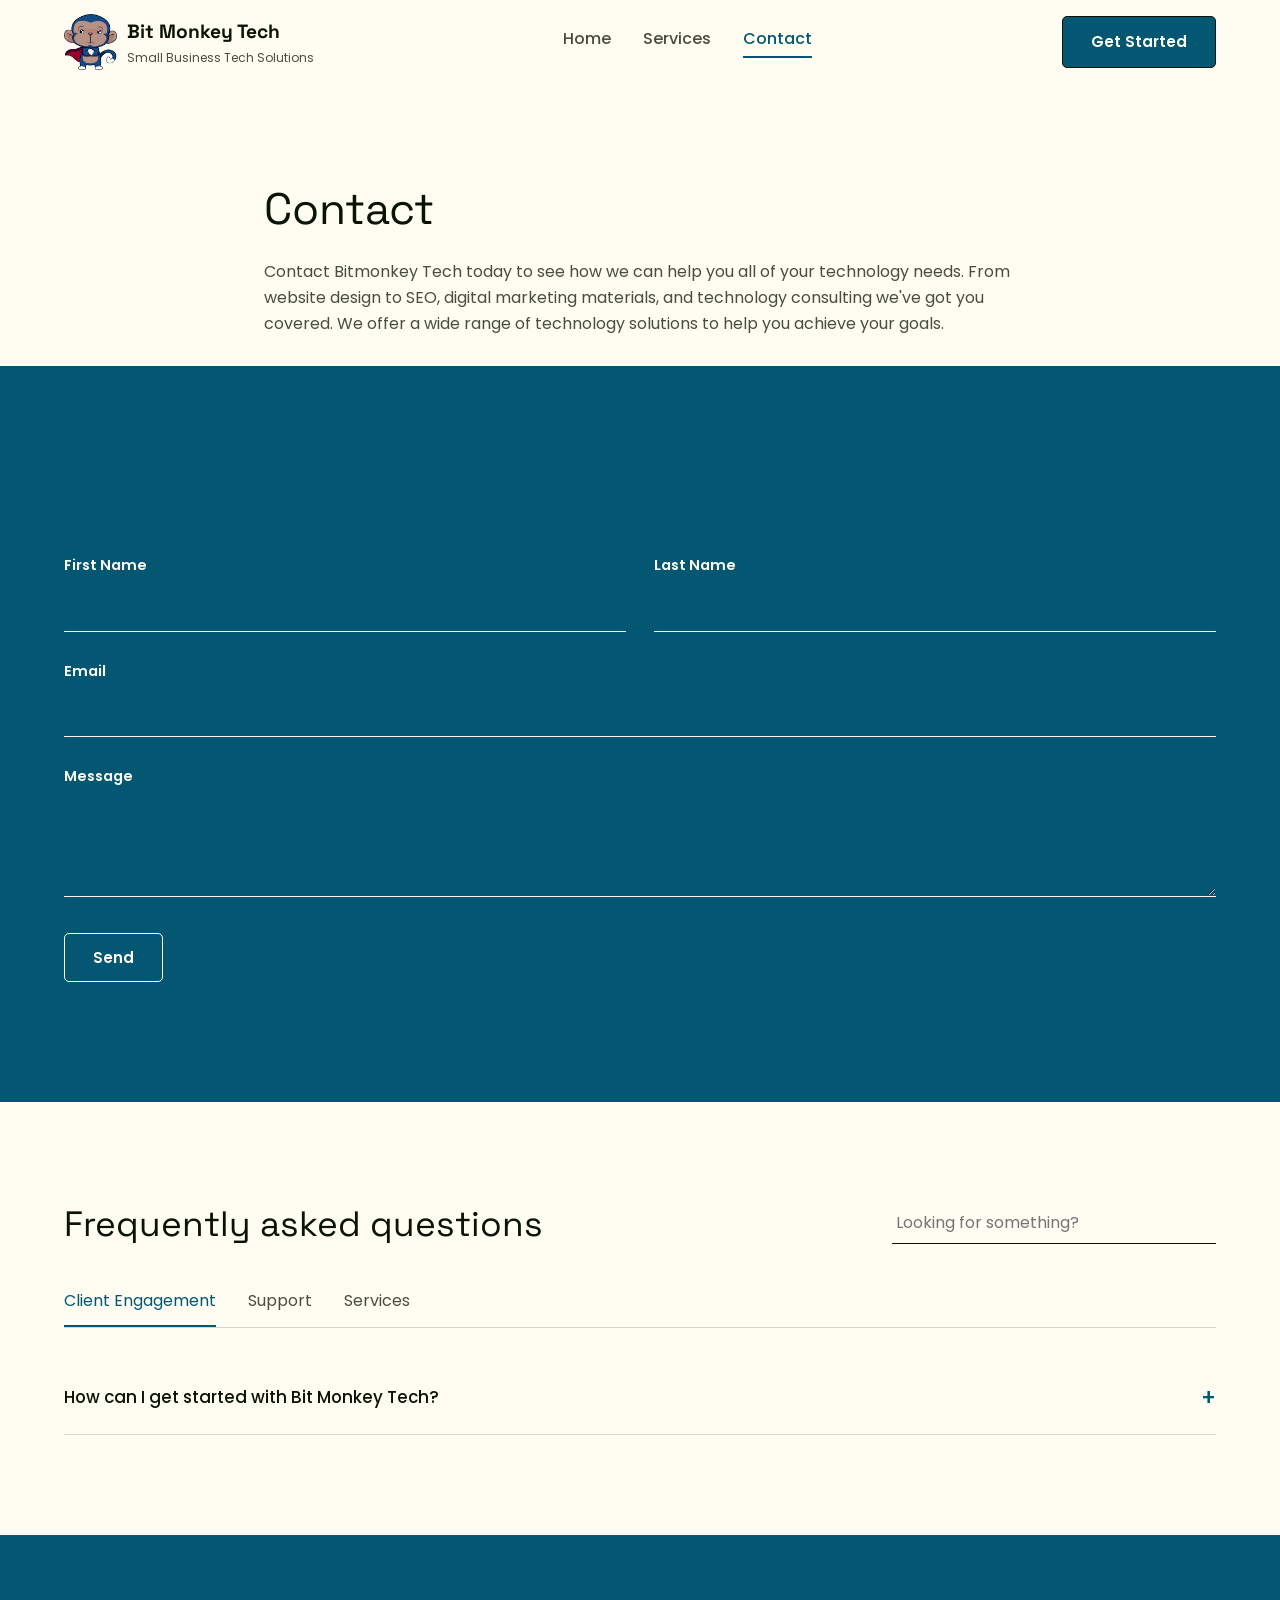
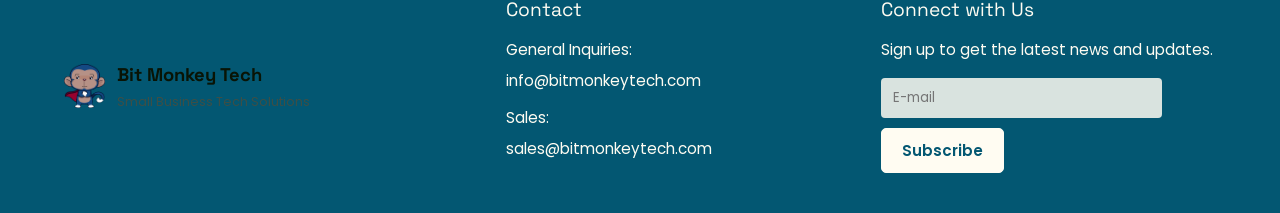
==== contact.html @ 550dc89c "Initial recreation of bitmonkeytech.com as static HTML/CSS/JS Rebuilt all 3 pages (home, services, c" ====
<!DOCTYPE html>
<html lang="en">
<head>
<meta charset="UTF-8">
<meta name="viewport" content="width=device-width, initial-scale=1.0">
<title>Contact | BitMonkey Tech</title>
<link rel="stylesheet" href="css/style.css">
</head>
<body>

<header class="site-header">
  <div class="container">
    <a href="index.html" class="logo">
      <img src="images/mascot-icon.png" alt="BitMonkey Tech">
      <span class="logo-text">
        <span class="brand">Bit Monkey Tech</span>
        <span class="tagline">Small Business Tech Solutions</span>
      </span>
    </a>
    <nav class="main-nav">
      <a href="index.html">Home</a>
      <a href="services.html">Services</a>
      <a href="contact.html" aria-current="page">Contact</a>
    </nav>
    <div class="header-actions">
      <a href="contact.html" class="btn btn-primary">Get Started</a>
      <button class="menu-toggle" aria-label="Toggle menu" aria-expanded="false">
        <span></span><span></span><span></span>
      </button>
    </div>
  </div>
</header>

<section class="intro" style="padding-bottom: 0;">
  <div class="container" style="grid-template-columns: 1fr; max-width: 800px;">
    <div>
      <h1>Contact</h1>
      <p>Contact Bitmonkey Tech today to see how we can help you all of your technology needs. From website design to SEO, digital marketing materials, and technology consulting we've got you covered. We offer a wide range of technology solutions to help you achieve your goals.</p>
    </div>
  </div>
</section>

<section class="form-section on-teal wave-top">
  <div class="container">
    <form class="form-grid">
      <div class="form-field">
        <label for="c-first-name">First Name</label>
        <input type="text" id="c-first-name" name="first-name">
      </div>
      <div class="form-field">
        <label for="c-last-name">Last Name</label>
        <input type="text" id="c-last-name" name="last-name">
      </div>
      <div class="form-field full">
        <label for="c-email">Email</label>
        <input type="email" id="c-email" name="email" required>
      </div>
      <div class="form-field full">
        <label for="c-message">Message</label>
        <textarea id="c-message" name="message"></textarea>
      </div>
      <button type="submit" class="btn btn-outline">Send</button>
    </form>
  </div>
</section>

<section class="faq">
  <div class="container">
    <div class="faq-header">
      <h2>Frequently asked questions</h2>
      <input type="search" class="faq-search" placeholder="Looking for something?">
    </div>
    <div class="faq-tabs" role="tablist">
      <button class="faq-tab" role="tab" aria-selected="true" data-tab="panel-client">Client Engagement</button>
      <button class="faq-tab" role="tab" aria-selected="false" data-tab="panel-support">Support</button>
      <button class="faq-tab" role="tab" aria-selected="false" data-tab="panel-services">Services</button>
    </div>

    <div class="faq-panel active" id="panel-client">
      <div class="faq-item">
        <button class="faq-question">How can I get started with Bit Monkey Tech?</button>
        <div class="faq-answer">
          <p>To get started, you can reach out to us through our general or sales email addresses. We will discuss your needs and tailor a package that suits your business requirements.</p>
        </div>
      </div>
    </div>

    <div class="faq-panel" id="panel-support">
      <div class="faq-item">
        <button class="faq-question">Do you offer support for non-profits?</button>
        <div class="faq-answer">
          <p>Yes, we are committed to supporting our community and offer technology assistance to local non-profits to help them achieve their goals.</p>
        </div>
      </div>
    </div>

    <div class="faq-panel" id="panel-services">
      <div class="faq-item">
        <button class="faq-question">What technology solutions do you offer for small businesses?</button>
        <div class="faq-answer">
          <p>We offer a range of technology solutions including website design, SEO, digital marketing, and technology consulting tailored to meet the unique needs of small businesses.</p>
        </div>
      </div>
    </div>
  </div>
</section>

<footer class="site-footer">
  <div class="container">
    <div class="footer-grid">
      <div class="footer-brand">
        <img src="images/mascot-icon.png" alt="BitMonkey Tech">
        <span class="logo-text">
          <span class="brand">Bit Monkey Tech</span>
          <span class="tagline">Small Business Tech Solutions</span>
        </span>
      </div>
      <div>
        <h3>Contact</h3>
        <p>General Inquiries:</p>
        <a href="mailto:info@bitmonkeytech.com">info@bitmonkeytech.com</a>
        <p style="margin-top:12px;">Sales:</p>
        <a href="mailto:sales@bitmonkeytech.com">sales@bitmonkeytech.com</a>
      </div>
      <div>
        <h3>Connect with Us</h3>
        <p>Sign up to get the latest news and updates.</p>
        <form class="footer-form">
          <input type="email" placeholder="E-mail" aria-label="Email">
          <button type="submit" class="btn">Subscribe</button>
        </form>
      </div>
    </div>
  </div>
</footer>

<script src="js/main.js"></script>
</body>
</html>
---- css/style.css ----
/* ==========================================================================
   BitMonkey Tech — shared stylesheet
   Same structure as our other rebuilds: reset -> design tokens -> layout
   helpers -> header/nav -> buttons -> page sections -> footer -> responsive.
   ========================================================================== */

/* Space Grotesk for headings (their display font), Poppins for body/nav text
   — the same two typefaces the live bitmonkeytech.com site uses. */
@import url('https://fonts.googleapis.com/css2?family=Space+Grotesk:wght@400..700&family=Poppins:ital,wght@0,300;0,400;0,500;0,600;0,700;1,400&display=swap');

* {
  margin: 0;
  padding: 0;
  box-sizing: border-box;
}

:root {
  --color-cream: #fffcf2;      /* page background */
  --color-teal: #035772;       /* brand accent — buttons, section bands */
  --color-teal-light: #4a7f92; /* lighter teal for hovers/secondary accents */
  --color-dark: #091405;       /* headings */
  --color-text: #474e40;       /* body copy, nav links */
  --color-olive: #c2c2b7;      /* muted card background accent */

  --font-display: 'Space Grotesk', 'Helvetica Neue', Arial, sans-serif;
  --font-body: 'Poppins', 'Helvetica Neue', Arial, sans-serif;

  --max-width: 1200px;
}

html {
  scroll-behavior: smooth;
}

body {
  font-family: var(--font-body);
  color: var(--color-text);
  line-height: 1.65;
  background: var(--color-cream);
}

img, svg {
  max-width: 100%;
  display: block;
}

a {
  text-decoration: none;
  color: inherit;
}

ul {
  list-style: none;
}

h1, h2, h3, h4 {
  font-family: var(--font-display);
  color: var(--color-dark);
  font-weight: 400;
  line-height: 1.15;
}

.container {
  max-width: var(--max-width);
  margin: 0 auto;
  padding: 0 24px;
}

/* ==========================================================================
   Header / navigation
   ========================================================================== */

.site-header {
  position: sticky;
  top: 0;
  z-index: 100;
  background: var(--color-cream);
  padding: 14px 0;
}

.site-header .container {
  display: flex;
  align-items: center;
  justify-content: space-between;
  gap: 24px;
}

.logo {
  display: flex;
  align-items: center;
  gap: 10px;
}

.logo img {
  height: 56px;
  width: auto;
}

.logo-text .brand {
  font-family: var(--font-display);
  font-weight: 700;
  font-size: 1.2rem;
  color: var(--color-dark);
  display: block;
}

.logo-text .tagline {
  font-size: 0.75rem;
  color: var(--color-text);
  display: block;
}

.main-nav {
  display: flex;
  align-items: center;
  gap: 32px;
}

.main-nav a {
  font-size: 1rem;
  font-weight: 500;
  color: var(--color-text);
  padding-bottom: 4px;
  border-bottom: 2px solid transparent;
  transition: color 0.2s ease, border-color 0.2s ease;
}

.main-nav a:hover,
.main-nav a[aria-current="page"] {
  color: var(--color-teal);
  border-bottom-color: var(--color-teal);
}

.header-actions {
  display: flex;
  align-items: center;
  gap: 16px;
}

.menu-toggle {
  display: none;
  flex-direction: column;
  gap: 5px;
  background: none;
  border: none;
  cursor: pointer;
  padding: 6px;
  color: var(--color-dark);
}

.menu-toggle span {
  width: 26px;
  height: 2px;
  background: currentColor;
}

/* ==========================================================================
   Buttons
   ========================================================================== */

.btn {
  display: inline-block;
  padding: 12px 28px;
  font-family: var(--font-body);
  font-weight: 600;
  font-size: 0.95rem;
  border: 1px solid var(--color-dark);
  border-radius: 5px;
  cursor: pointer;
  transition: background 0.2s ease, color 0.2s ease, opacity 0.2s ease;
}

.btn-primary {
  background: var(--color-teal);
  color: var(--color-cream);
}

.btn-primary:hover {
  opacity: 0.88;
}

.btn-outline {
  background: transparent;
  border-color: var(--color-cream);
  color: var(--color-cream);
}

.btn-outline:hover {
  background: var(--color-cream);
  color: var(--color-teal);
}

/* ==========================================================================
   Wave dividers — a lightweight stand-in for Wix's shape-divider SVGs.
   Each section that needs one gets a ::before/::after pseudo-element with a
   simple wave drawn in currentColor via clip-path.
   ========================================================================== */

.wave-top {
  position: relative;
}

.wave-top::before {
  content: "";
  display: block;
  height: 80px;
  background: var(--color-teal);
  clip-path: polygon(0 100%, 100% 40%, 100% 100%);
}

.wave-bottom-teal {
  position: relative;
}

.wave-bottom-teal::after {
  content: "";
  display: block;
  height: 80px;
  background: var(--color-teal);
  clip-path: polygon(0 0, 100% 60%, 100% 0);
}

/* ==========================================================================
   Hero (home page)
   ========================================================================== */

.hero {
  background: var(--color-teal);
  color: var(--color-cream);
  padding: 90px 0 110px;
}

.hero .container {
  display: grid;
  grid-template-columns: 1fr 1fr;
  gap: 48px;
  align-items: center;
}

.hero h1 {
  color: var(--color-cream);
  font-size: 3rem;
}

.hero p {
  font-size: 1.1rem;
  opacity: 0.92;
}

/* ==========================================================================
   Page hero (inner pages)
   ========================================================================== */

.page-hero {
  background: var(--color-teal);
  color: var(--color-cream);
  padding: 90px 0 130px;
}

.page-hero h1 {
  color: var(--color-cream);
  font-size: 2.8rem;
  margin-bottom: 20px;
}

.page-hero p {
  max-width: 700px;
  font-size: 1.05rem;
  opacity: 0.92;
}

/* ==========================================================================
   Intro section ("Small Business Tech Solutions")
   ========================================================================== */

.intro {
  padding: 100px 0 60px;
}

.intro .container {
  display: grid;
  grid-template-columns: 1.1fr 1fr;
  gap: 48px;
  align-items: center;
}

.intro h1 {
  font-size: 2.75rem;
  margin-bottom: 24px;
}

.intro p {
  margin-bottom: 28px;
}

.intro-features {
  max-width: var(--max-width);
  margin: 60px auto 0;
  padding: 0 24px;
  display: flex;
  gap: 48px;
  flex-wrap: wrap;
}

.feature-item {
  display: flex;
  align-items: center;
  gap: 14px;
}

.feature-item .icon {
  width: 48px;
  height: 48px;
  flex-shrink: 0;
}

.feature-item span {
  font-weight: 600;
  color: var(--color-dark);
}

/* ==========================================================================
   Services section (teal band with browser-mockup cards)
   ========================================================================== */

.services {
  background: var(--color-teal);
  color: var(--color-cream);
  padding: 100px 0 140px;
}

.services-header h2 {
  color: var(--color-cream);
  font-size: 2.4rem;
  margin-bottom: 20px;
}

.services-header p {
  max-width: 700px;
  opacity: 0.92;
  margin-bottom: 56px;
}

.card-grid {
  display: grid;
  grid-template-columns: repeat(3, 1fr);
  gap: 32px;
}

/* The little "browser window" card treatment used throughout the site:
   a dark top bar with three dots, like a mock browser chrome. */
.browser-card {
  background: var(--color-cream);
  border: 1px solid var(--color-dark);
  border-radius: 10px;
  overflow: hidden;
  color: var(--color-dark);
}

.browser-card-bar {
  background: var(--color-teal);
  padding: 10px 14px;
  display: flex;
  gap: 6px;
}

.browser-card-bar span {
  width: 9px;
  height: 9px;
  border-radius: 50%;
  background: var(--color-dark);
  opacity: 0.5;
}

.browser-card-body {
  padding: 28px;
}

.browser-card-body h3 {
  font-size: 1.4rem;
  margin-bottom: 16px;
}

.browser-card-body ul li {
  position: relative;
  padding-left: 18px;
  margin-bottom: 10px;
  font-size: 0.95rem;
  color: var(--color-text);
}

.browser-card-body ul li::before {
  content: "•";
  position: absolute;
  left: 0;
  color: var(--color-teal);
}

/* ==========================================================================
   Tailored section (illustration + feature list)
   ========================================================================== */

.tailored {
  padding: 100px 0;
}

.tailored .container {
  display: grid;
  grid-template-columns: 1fr 1fr;
  gap: 56px;
  align-items: center;
}

.tailored-art {
  background: var(--color-cream);
  border: 2px solid var(--color-dark);
  border-radius: 12px;
  overflow: hidden;
}

.tailored-art-bar {
  background: var(--color-teal);
  height: 26px;
}

.tailored-art-body {
  padding: 28px;
  display: flex;
  flex-direction: column;
  gap: 14px;
}

.tailored-art-line {
  height: 14px;
  border-radius: 4px;
  background: var(--color-olive);
  opacity: 0.6;
}

.tailored-art-line.short {
  width: 60%;
}

.tailored h2 {
  font-size: 2.2rem;
  margin-bottom: 20px;
}

.tailored p {
  margin-bottom: 28px;
}

.tailored-features {
  display: flex;
  gap: 32px;
  flex-wrap: wrap;
}

/* ==========================================================================
   Testimonials
   ========================================================================== */

.testimonials {
  padding: 100px 0;
}

.testimonials h2 {
  font-size: 2.4rem;
  margin-bottom: 56px;
  text-align: center;
}

.testimonial-card {
  position: relative;
}

.testimonial-card .browser-card-body p {
  font-style: italic;
  margin-bottom: 20px;
}

.testimonial-card .browser-card-body cite {
  font-family: var(--font-display);
  font-style: normal;
  font-weight: 700;
}

/* ==========================================================================
   Flexible Packages (teal band, single card + copy)
   ========================================================================== */

.packages {
  background: var(--color-teal);
  color: var(--color-cream);
  padding: 60px 0 140px;
}

.packages .container {
  display: grid;
  grid-template-columns: 1fr 1fr;
  gap: 56px;
  align-items: center;
}

.packages h2 {
  color: var(--color-cream);
  font-size: 2.6rem;
  margin-bottom: 20px;
}

.packages p {
  opacity: 0.92;
  margin-bottom: 0;
}

/* ==========================================================================
   CTA statement
   ========================================================================== */

.cta-statement {
  padding: 100px 0 60px;
  text-align: center;
}

.cta-statement h2 {
  font-size: 2rem;
  max-width: 850px;
  margin: 0 auto 32px;
  line-height: 1.4;
}

/* ==========================================================================
   Pricing grid (services page)
   ========================================================================== */

.pricing-section {
  padding: 100px 0;
}

.pricing-grid {
  display: grid;
  grid-template-columns: repeat(3, 1fr);
  gap: 32px;
}

.pricing-grid .browser-card {
  display: flex;
  flex-direction: column;
}

.pricing-grid h3 {
  font-size: 1.3rem;
  margin-bottom: 4px;
}

.pricing-grid .price {
  color: var(--color-teal);
  font-weight: 700;
  font-size: 1.3rem;
  margin-bottom: 20px;
  display: block;
}

/* ==========================================================================
   Forms
   ========================================================================== */

.form-section {
  padding: 60px 0 120px;
}

.form-section.on-teal {
  background: var(--color-teal);
  color: var(--color-cream);
}

.form-section h2 {
  margin-bottom: 12px;
}

.form-section.on-teal h2 {
  color: var(--color-cream);
}

.form-grid {
  display: grid;
  grid-template-columns: 1fr 1fr;
  gap: 28px;
  margin-top: 48px;
}

.form-field {
  display: flex;
  flex-direction: column;
  gap: 8px;
}

.form-field.full {
  grid-column: 1 / -1;
}

.form-field label {
  font-size: 0.9rem;
  font-weight: 600;
}

.form-field input,
.form-field select,
.form-field textarea {
  font-family: var(--font-body);
  font-size: 1rem;
  padding: 10px 4px;
  border: none;
  border-bottom: 1px solid currentColor;
  background: transparent;
  color: inherit;
}

.form-field textarea {
  min-height: 100px;
  resize: vertical;
}

.form-field input::placeholder,
.form-field textarea::placeholder {
  color: currentColor;
  opacity: 0.55;
}

.form-field input:focus,
.form-field select:focus,
.form-field textarea:focus {
  outline: none;
  border-bottom-color: var(--color-teal);
}

.form-section .btn {
  grid-column: 1 / -1;
  justify-self: start;
  margin-top: 8px;
}

/* ==========================================================================
   FAQ (contact page)
   ========================================================================== */

.faq {
  padding: 100px 0;
}

.faq-header {
  display: flex;
  justify-content: space-between;
  align-items: flex-end;
  gap: 24px;
  flex-wrap: wrap;
  margin-bottom: 32px;
}

.faq-header h2 {
  font-size: 2.2rem;
}

.faq-search {
  font-family: var(--font-body);
  font-size: 1rem;
  padding: 8px 4px;
  border: none;
  border-bottom: 1px solid var(--color-dark);
  background: transparent;
  min-width: 260px;
}

.faq-tabs {
  display: flex;
  gap: 32px;
  border-bottom: 1px solid #d8d6cc;
  margin-bottom: 32px;
}

.faq-tab {
  background: none;
  border: none;
  font-family: var(--font-body);
  font-size: 1rem;
  color: var(--color-text);
  padding: 12px 0;
  cursor: pointer;
  border-bottom: 2px solid transparent;
}

.faq-tab[aria-selected="true"] {
  color: var(--color-teal);
  border-bottom-color: var(--color-teal);
}

.faq-panel {
  display: none;
}

.faq-panel.active {
  display: block;
}

.faq-item {
  border-bottom: 1px solid #d8d6cc;
}

.faq-question {
  width: 100%;
  text-align: left;
  background: none;
  border: none;
  font-family: var(--font-body);
  font-size: 1.05rem;
  font-weight: 500;
  color: var(--color-dark);
  padding: 20px 0;
  cursor: pointer;
  display: flex;
  justify-content: space-between;
  align-items: center;
  gap: 16px;
}

.faq-question::after {
  content: "+";
  font-size: 1.4rem;
  color: var(--color-teal);
  transition: transform 0.2s ease;
  flex-shrink: 0;
}

.faq-item.open .faq-question::after {
  transform: rotate(45deg);
}

.faq-answer {
  max-height: 0;
  overflow: hidden;
  transition: max-height 0.25s ease;
}

.faq-item.open .faq-answer {
  max-height: 220px;
}

.faq-answer p {
  padding-bottom: 20px;
}

/* ==========================================================================
   Footer
   ========================================================================== */

.site-footer {
  background: var(--color-teal);
  color: var(--color-cream);
  padding: 64px 0 40px;
}

.footer-grid {
  display: grid;
  grid-template-columns: 1.2fr 1fr 1fr;
  gap: 40px;
}

.footer-brand {
  display: flex;
  align-items: center;
  gap: 12px;
}

.footer-brand img {
  height: 44px;
}

.footer-brand .brand {
  font-family: var(--font-display);
  font-weight: 700;
  font-size: 1.15rem;
  display: block;
}

.footer-brand .tagline {
  font-size: 0.8rem;
  opacity: 0.85;
  display: block;
}

.site-footer h3 {
  color: var(--color-cream);
  font-size: 1.2rem;
  margin-bottom: 16px;
}

.site-footer p,
.site-footer a {
  font-size: 0.95rem;
  margin-bottom: 6px;
  display: block;
}

.footer-form {
  display: flex;
  gap: 10px;
  margin-top: 16px;
  flex-wrap: wrap;
}

.footer-form input {
  font-family: var(--font-body);
  padding: 10px 12px;
  border: none;
  border-radius: 4px;
  background: rgba(255, 252, 242, 0.85);
  color: var(--color-dark);
  min-width: 180px;
}

.footer-form .btn {
  border-color: var(--color-cream);
  background: var(--color-cream);
  color: var(--color-teal);
  padding: 10px 20px;
}

/* ==========================================================================
   Responsive
   ========================================================================== */

@media (max-width: 900px) {
  .hero .container,
  .intro .container,
  .tailored .container,
  .packages .container {
    grid-template-columns: 1fr;
  }

  .card-grid,
  .pricing-grid {
    grid-template-columns: 1fr;
  }

  .footer-grid {
    grid-template-columns: 1fr;
    gap: 32px;
  }

  .form-grid {
    grid-template-columns: 1fr;
  }
}

@media (max-width: 720px) {
  .main-nav {
    position: absolute;
    top: 100%;
    left: 0;
    right: 0;
    background: var(--color-cream);
    flex-direction: column;
    align-items: flex-start;
    gap: 0;
    padding: 8px 24px 16px;
    display: none;
    box-shadow: 0 8px 16px rgba(0, 0, 0, 0.08);
  }

  .main-nav.open {
    display: flex;
  }

  .main-nav a {
    width: 100%;
    padding: 12px 0;
  }

  .menu-toggle {
    display: flex;
  }

  .header-actions .btn-primary {
    display: none;
  }

  .hero h1,
  .page-hero h1 {
    font-size: 2.2rem;
  }

  .intro h1 {
    font-size: 2.1rem;
  }

  .intro-features {
    gap: 24px;
  }

  .faq-header {
    flex-direction: column;
    align-items: flex-start;
  }
}
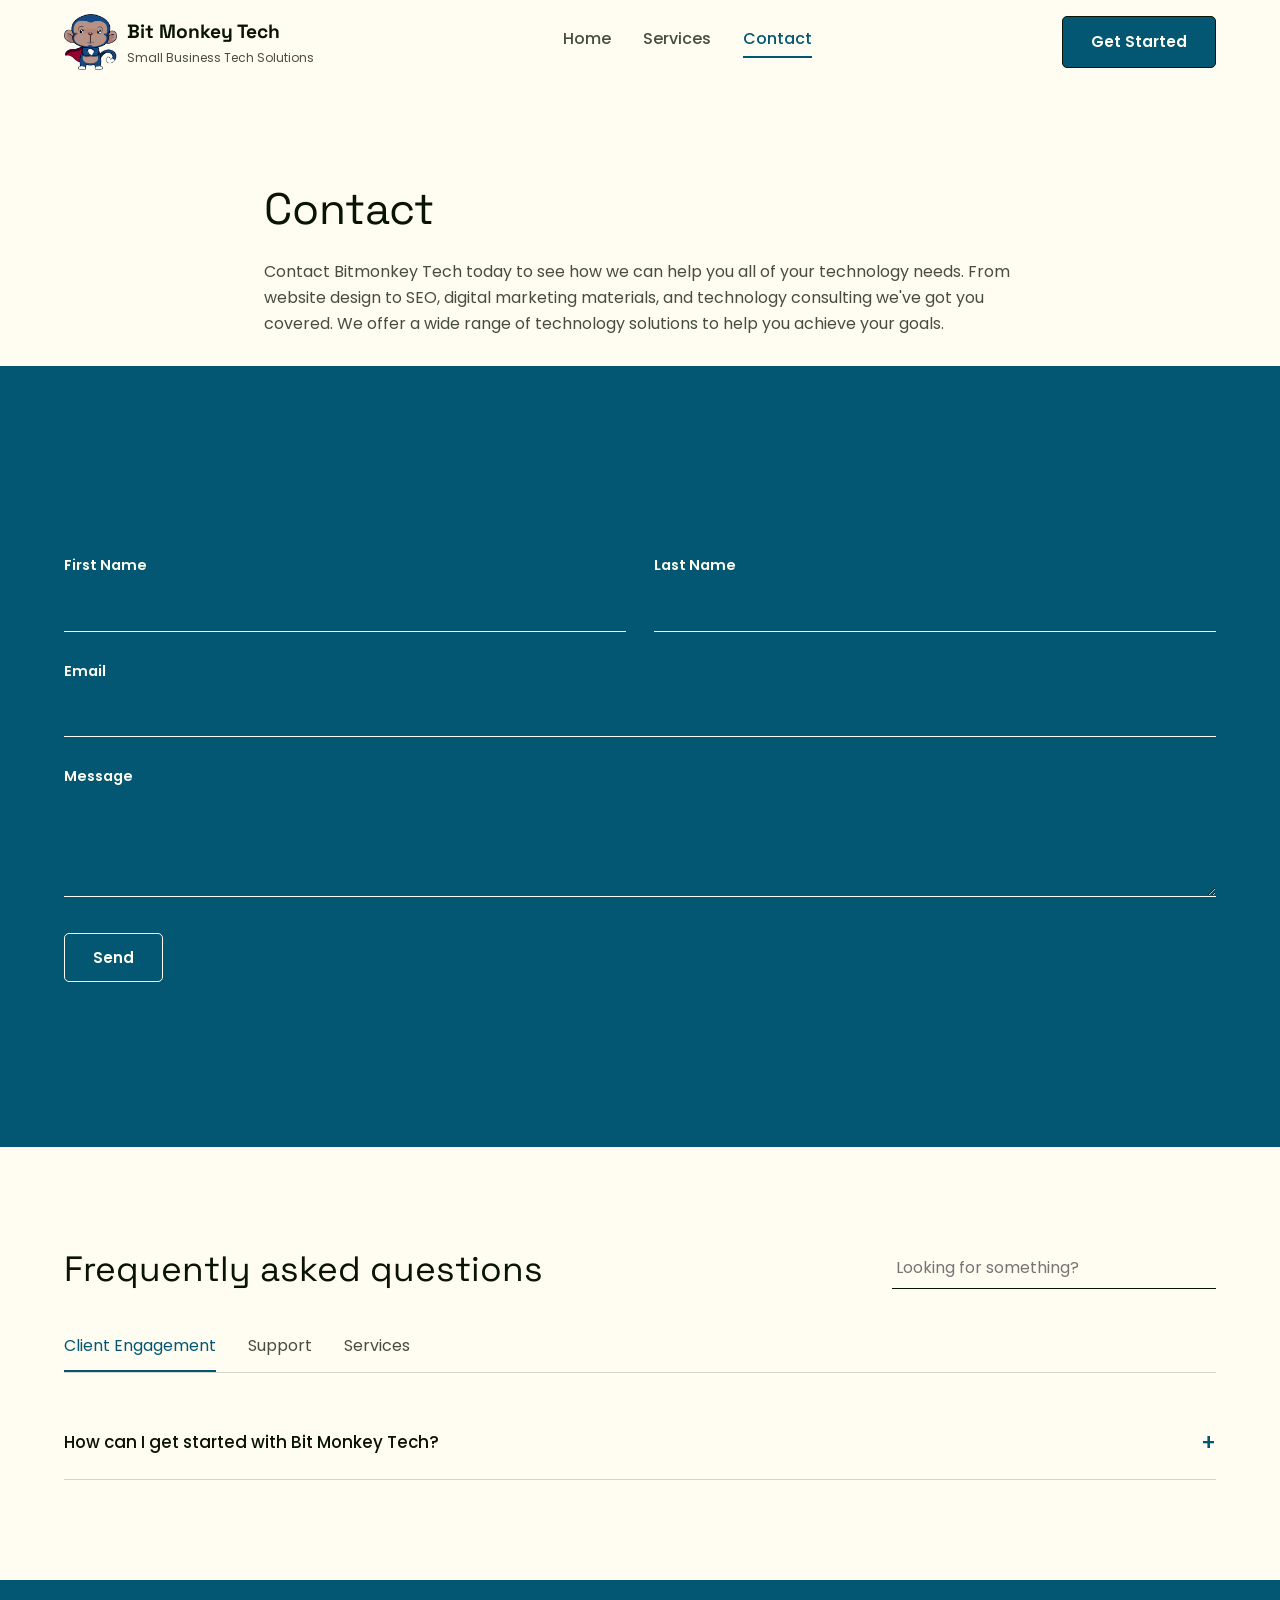
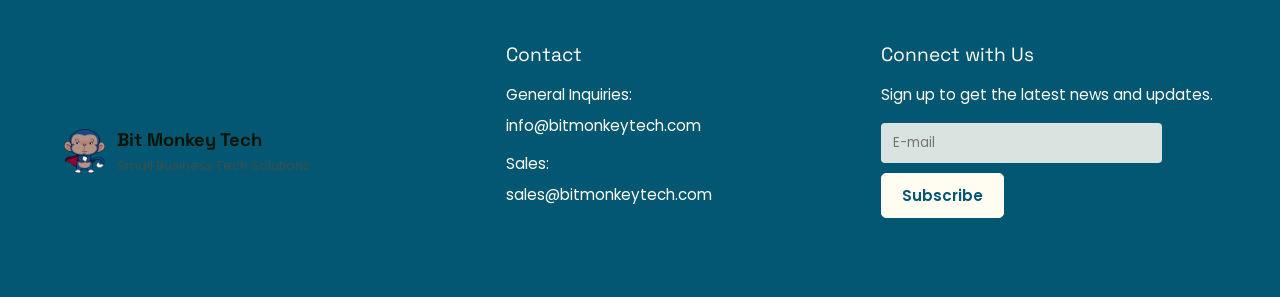
==== commit c91c92ff: "Wire all forms to email info@bitmonkeytech.com via Google Apps Script Adds a Google Apps Script Web " ====
--- a/contact.html
+++ b/contact.html
@@ -23,7 +23,7 @@
       <a href="contact.html" aria-current="page">Contact</a>
     </nav>
     <div class="header-actions">
-      <a href="contact.html" class="btn btn-primary">Get Started</a>
+      <a href="#contact-form" class="btn btn-primary">Get Started</a>
       <button class="menu-toggle" aria-label="Toggle menu" aria-expanded="false">
         <span></span><span></span><span></span>
       </button>
@@ -40,9 +40,10 @@
   </div>
 </section>
 
-<section class="form-section on-teal wave-top">
+<section id="contact-form" class="form-section on-teal wave-top">
   <div class="container">
-    <form class="form-grid">
+    <form class="form-grid js-form">
+      <input type="hidden" name="form_name" value="Contact Form">
       <div class="form-field">
         <label for="c-first-name">First Name</label>
         <input type="text" id="c-first-name" name="first-name">
@@ -60,6 +61,7 @@
         <textarea id="c-message" name="message"></textarea>
       </div>
       <button type="submit" class="btn btn-outline">Send</button>
+      <p class="form-status" aria-live="polite"></p>
     </form>
   </div>
 </section>
@@ -125,9 +127,11 @@
       <div>
         <h3>Connect with Us</h3>
         <p>Sign up to get the latest news and updates.</p>
-        <form class="footer-form">
-          <input type="email" placeholder="E-mail" aria-label="Email">
+        <form class="footer-form js-form">
+          <input type="hidden" name="form_name" value="Newsletter Signup">
+          <input type="email" name="email" placeholder="E-mail" aria-label="Email" required>
           <button type="submit" class="btn">Subscribe</button>
+          <p class="form-status" aria-live="polite"></p>
         </form>
       </div>
     </div>
--- a/css/style.css
+++ b/css/style.css
@@ -638,6 +638,29 @@
   grid-column: 1 / -1;
   justify-self: start;
   margin-top: 8px;
+}
+
+.form-section .btn:disabled {
+  opacity: 0.6;
+  cursor: default;
+}
+
+.form-status {
+  grid-column: 1 / -1;
+  font-size: 0.9rem;
+  font-weight: 600;
+  min-height: 1.2em;
+}
+
+.form-status.error {
+  color: #c0392b;
+}
+
+/* On the teal contact form, the default error red is too dark to read
+   against the background — swap in a lighter tone that still reads as
+   "something's wrong" without disappearing. */
+.on-teal .form-status.error {
+  color: #ffb4a8;
 }
 
 /* ==========================================================================
@@ -825,6 +848,11 @@
   padding: 10px 20px;
 }
 
+.footer-form .form-status {
+  flex-basis: 100%;
+  margin-top: 4px;
+}
+
 /* ==========================================================================
    Responsive
    ========================================================================== */
@@ -850,9 +878,11 @@
   .form-grid {
     grid-template-columns: 1fr;
   }
-}
-
-@media (max-width: 720px) {
+
+  /* Nav collapses to a hamburger here too, not just on phones — at
+     tablet widths (roughly 768-900px) the logo + tagline + 3 links +
+     button all fighting for one row got cramped, so tablets get the
+     same dropdown treatment as phones. */
   .main-nav {
     position: absolute;
     top: 100%;
@@ -880,6 +910,12 @@
     display: flex;
   }
 
+  .logo-text .tagline {
+    display: none;
+  }
+}
+
+@media (max-width: 720px) {
   .header-actions .btn-primary {
     display: none;
   }
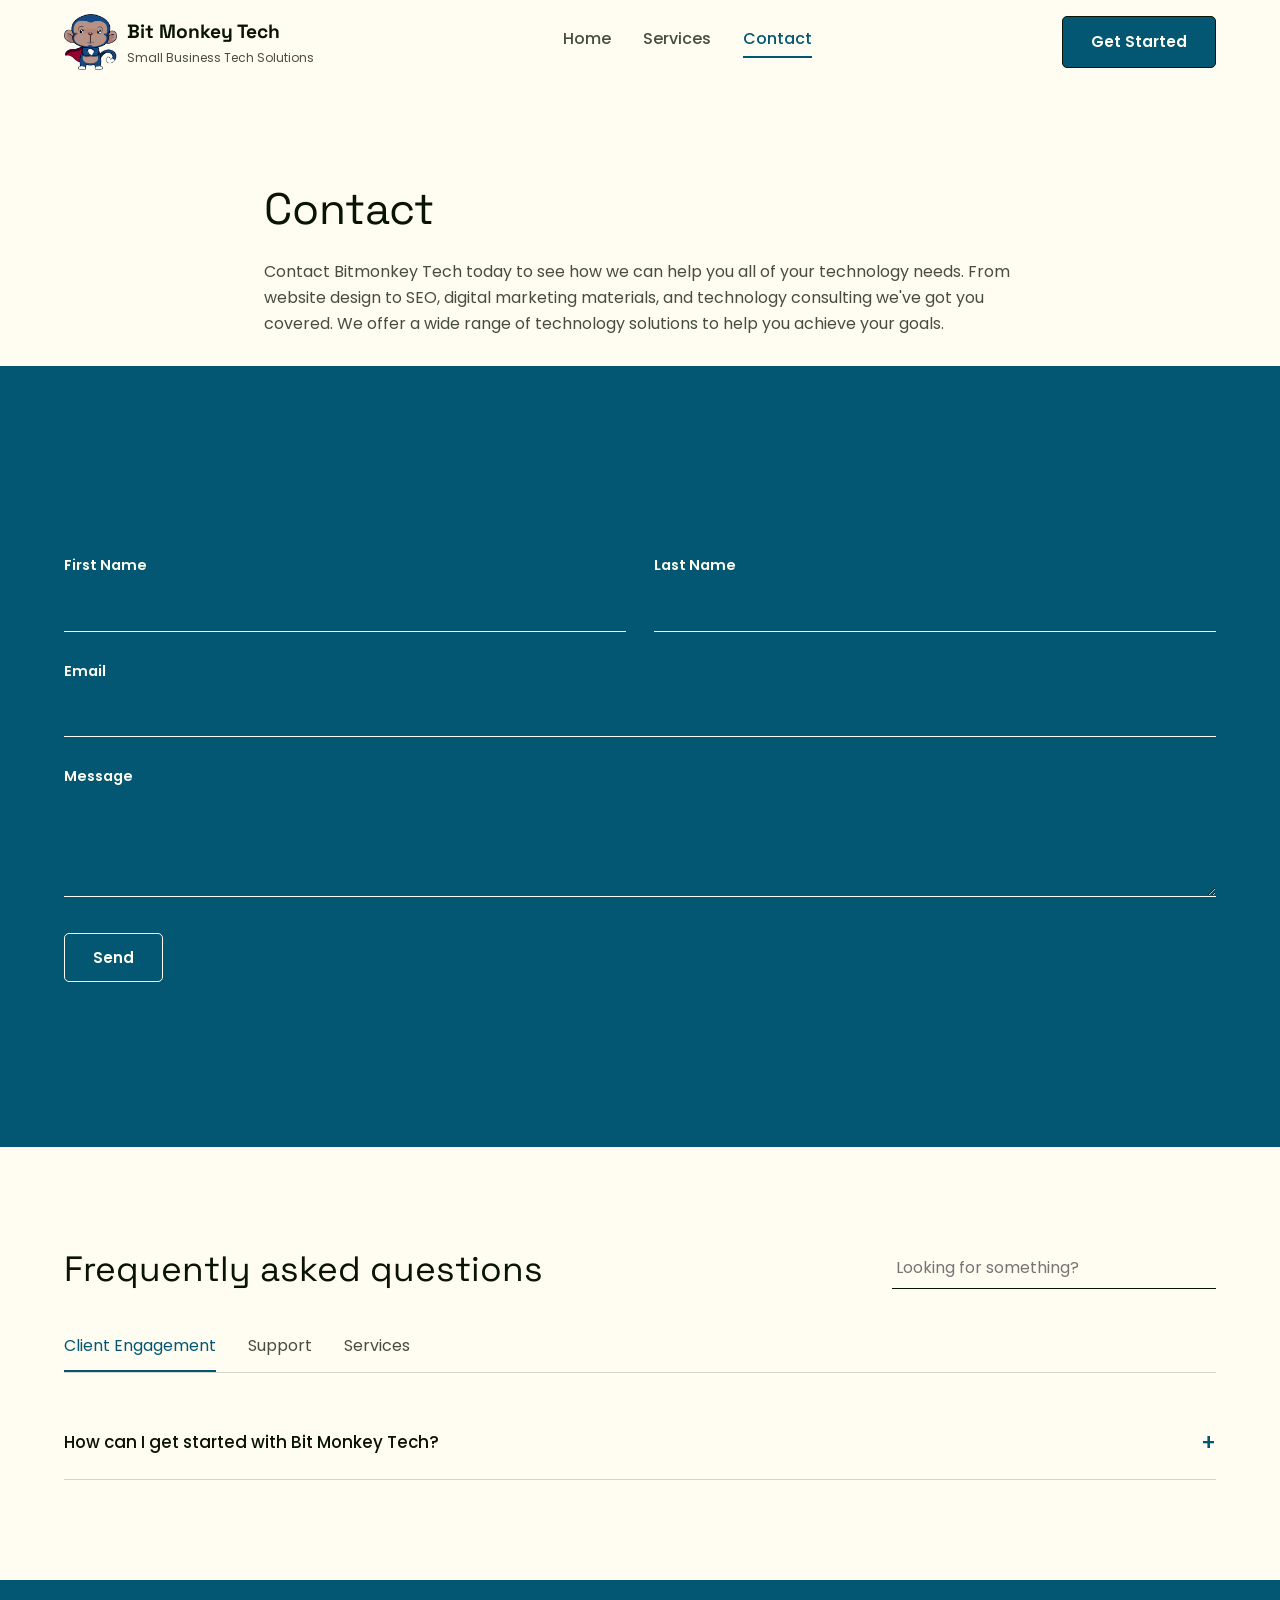
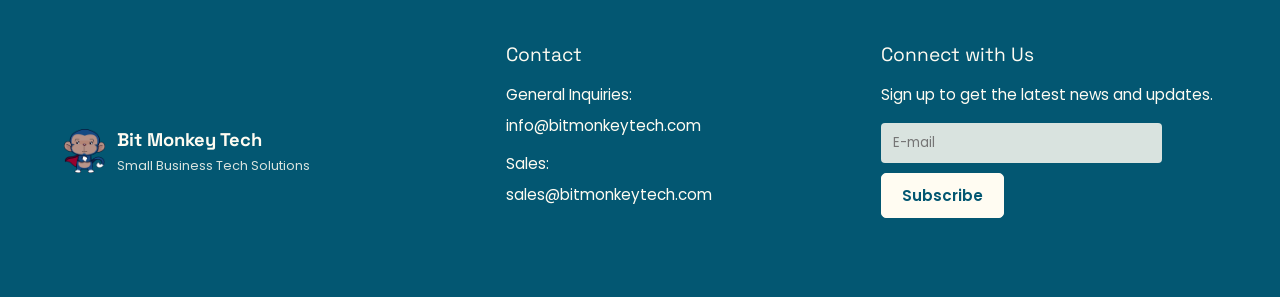
==== commit 692afcb2: "Fix tailored-section content/layout and add core on-page SEO - Tailored section: replace the placeho" ====
--- a/contact.html
+++ b/contact.html
@@ -3,7 +3,19 @@
 <head>
 <meta charset="UTF-8">
 <meta name="viewport" content="width=device-width, initial-scale=1.0">
-<title>Contact | BitMonkey Tech</title>
+<title>Contact Us | BitMonkey Tech</title>
+<meta name="description" content="Get in touch with BitMonkey Tech to start your website, branding, or digital marketing project -- no startup fees, and we reply fast.">
+<link rel="canonical" href="https://bitmonkeytech.com/contact.html">
+<link rel="icon" href="images/mascot-icon.png">
+<meta property="og:type" content="website">
+<meta property="og:title" content="Contact Us | BitMonkey Tech">
+<meta property="og:description" content="Get in touch with BitMonkey Tech to start your website, branding, or digital marketing project -- no startup fees, and we reply fast.">
+<meta property="og:url" content="https://bitmonkeytech.com/contact.html">
+<meta property="og:image" content="https://bitmonkeytech.com/images/mascot-icon.png">
+<meta name="twitter:card" content="summary">
+<meta name="twitter:title" content="Contact Us | BitMonkey Tech">
+<meta name="twitter:description" content="Get in touch with BitMonkey Tech to start your website, branding, or digital marketing project -- no startup fees, and we reply fast.">
+<meta name="twitter:image" content="https://bitmonkeytech.com/images/mascot-icon.png">
 <link rel="stylesheet" href="css/style.css">
 </head>
 <body>
@@ -31,6 +43,8 @@
   </div>
 </header>
 
+<main>
+
 <section class="intro" style="padding-bottom: 0;">
   <div class="container" style="grid-template-columns: 1fr; max-width: 800px;">
     <div>
@@ -44,6 +58,7 @@
   <div class="container">
     <form class="form-grid js-form">
       <input type="hidden" name="form_name" value="Contact Form">
+      <input type="text" name="_gotcha" tabindex="-1" autocomplete="off" aria-hidden="true" style="position:absolute;left:-9999px">
       <div class="form-field">
         <label for="c-first-name">First Name</label>
         <input type="text" id="c-first-name" name="first-name">
@@ -107,6 +122,8 @@
   </div>
 </section>
 
+</main>
+
 <footer class="site-footer">
   <div class="container">
     <div class="footer-grid">
@@ -129,6 +146,7 @@
         <p>Sign up to get the latest news and updates.</p>
         <form class="footer-form js-form">
           <input type="hidden" name="form_name" value="Newsletter Signup">
+          <input type="text" name="_gotcha" tabindex="-1" autocomplete="off" aria-hidden="true" style="position:absolute;left:-9999px">
           <input type="email" name="email" placeholder="E-mail" aria-label="Email" required>
           <button type="submit" class="btn">Subscribe</button>
           <p class="form-status" aria-live="polite"></p>
--- a/css/style.css
+++ b/css/style.css
@@ -21,6 +21,7 @@
   --color-dark: #091405;       /* headings */
   --color-text: #474e40;       /* body copy, nav links */
   --color-olive: #c2c2b7;      /* muted card background accent */
+  --color-burgundy: #98002e;   /* mascot cape accent */
 
   --font-display: 'Space Grotesk', 'Helvetica Neue', Arial, sans-serif;
   --font-body: 'Poppins', 'Helvetica Neue', Arial, sans-serif;
@@ -237,7 +238,7 @@
   align-items: center;
 }
 
-.hero h1 {
+.hero h2 {
   color: var(--color-cream);
   font-size: 3rem;
 }
@@ -358,7 +359,7 @@
 }
 
 .browser-card-bar {
-  background: var(--color-teal);
+  background: var(--color-burgundy);
   padding: 10px 14px;
   display: flex;
   gap: 6px;
@@ -430,15 +431,14 @@
   gap: 14px;
 }
 
-.tailored-art-line {
-  height: 14px;
-  border-radius: 4px;
-  background: var(--color-olive);
-  opacity: 0.6;
-}
-
-.tailored-art-line.short {
-  width: 60%;
+.tailored-art-title {
+  font-family: var(--font-display);
+  color: var(--color-dark);
+  font-size: 1.3rem;
+}
+
+.tailored-art-desc {
+  font-size: 0.95rem;
 }
 
 .tailored h2 {
@@ -452,8 +452,8 @@
 
 .tailored-features {
   display: flex;
-  gap: 32px;
-  flex-wrap: wrap;
+  flex-direction: column;
+  gap: 20px;
 }
 
 /* ==========================================================================
@@ -802,11 +802,13 @@
   font-family: var(--font-display);
   font-weight: 700;
   font-size: 1.15rem;
+  color: var(--color-cream);
   display: block;
 }
 
 .footer-brand .tagline {
   font-size: 0.8rem;
+  color: var(--color-cream);
   opacity: 0.85;
   display: block;
 }
@@ -920,7 +922,7 @@
     display: none;
   }
 
-  .hero h1,
+  .hero h2,
   .page-hero h1 {
     font-size: 2.2rem;
   }
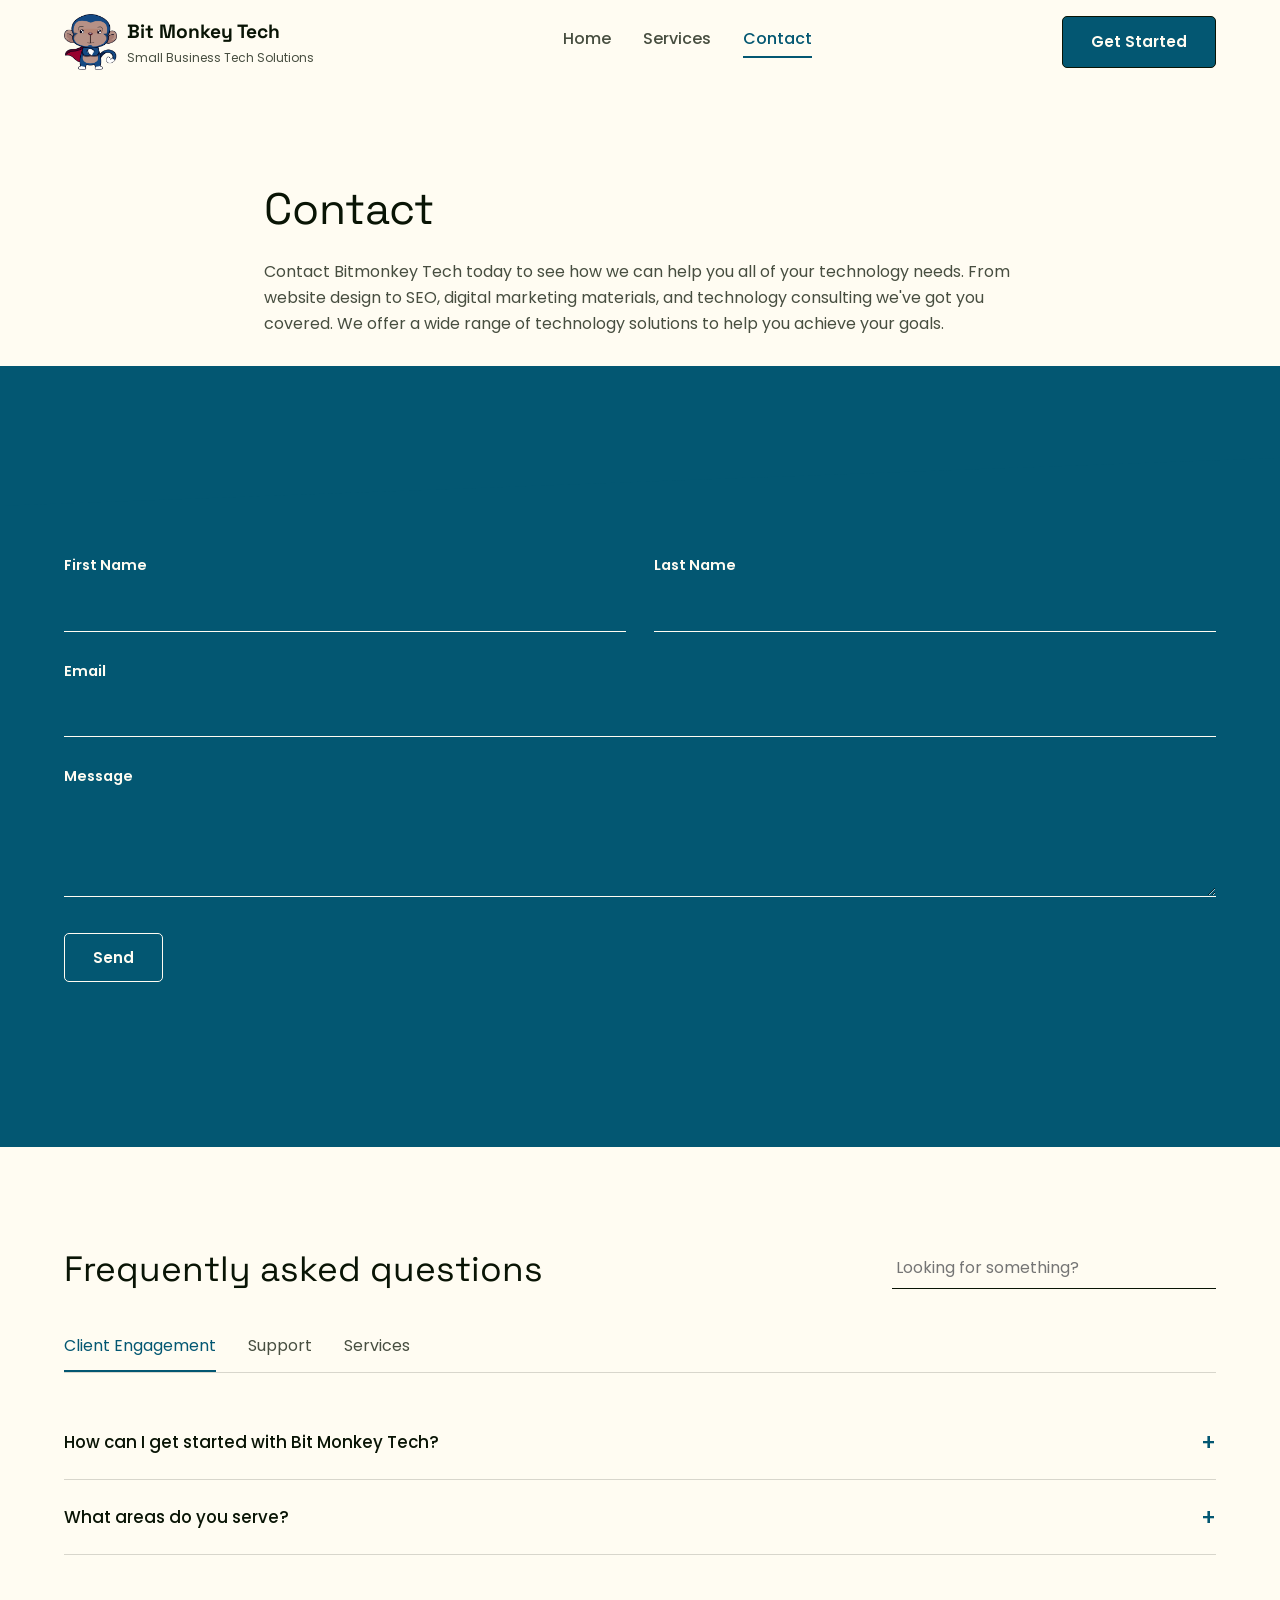
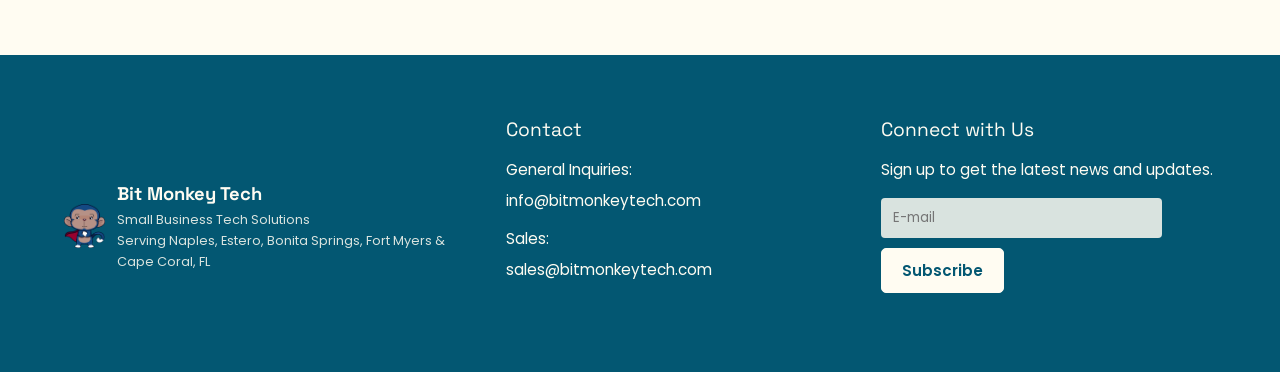
==== commit eb124f1a: "Add Southwest Florida local SEO: keywords, areaServed schema Work the service area (Naples, Estero, " ====
--- a/contact.html
+++ b/contact.html
@@ -3,20 +3,40 @@
 <head>
 <meta charset="UTF-8">
 <meta name="viewport" content="width=device-width, initial-scale=1.0">
-<title>Contact Us | BitMonkey Tech</title>
-<meta name="description" content="Get in touch with BitMonkey Tech to start your website, branding, or digital marketing project -- no startup fees, and we reply fast.">
+<title>Contact Us | BitMonkey Tech - Southwest Florida</title>
+<meta name="description" content="Get in touch with BitMonkey Tech to start your website, branding, or digital marketing project in Naples, Estero, Bonita Springs, Fort Myers, or Cape Coral, FL.">
 <link rel="canonical" href="https://bitmonkeytech.com/contact.html">
 <link rel="icon" href="images/mascot-icon.png">
 <meta property="og:type" content="website">
-<meta property="og:title" content="Contact Us | BitMonkey Tech">
-<meta property="og:description" content="Get in touch with BitMonkey Tech to start your website, branding, or digital marketing project -- no startup fees, and we reply fast.">
+<meta property="og:title" content="Contact Us | BitMonkey Tech - Southwest Florida">
+<meta property="og:description" content="Get in touch with BitMonkey Tech to start your website, branding, or digital marketing project in Naples, Estero, Bonita Springs, Fort Myers, or Cape Coral, FL.">
 <meta property="og:url" content="https://bitmonkeytech.com/contact.html">
 <meta property="og:image" content="https://bitmonkeytech.com/images/mascot-icon.png">
 <meta name="twitter:card" content="summary">
-<meta name="twitter:title" content="Contact Us | BitMonkey Tech">
-<meta name="twitter:description" content="Get in touch with BitMonkey Tech to start your website, branding, or digital marketing project -- no startup fees, and we reply fast.">
+<meta name="twitter:title" content="Contact Us | BitMonkey Tech - Southwest Florida">
+<meta name="twitter:description" content="Get in touch with BitMonkey Tech to start your website, branding, or digital marketing project in Naples, Estero, Bonita Springs, Fort Myers, or Cape Coral, FL.">
 <meta name="twitter:image" content="https://bitmonkeytech.com/images/mascot-icon.png">
 <link rel="stylesheet" href="css/style.css">
+<script type="application/ld+json">
+{
+  "@context": "https://schema.org",
+  "@type": "ProfessionalService",
+  "@id": "https://bitmonkeytech.com/#business",
+  "name": "BitMonkey Tech",
+  "url": "https://bitmonkeytech.com/",
+  "image": "https://bitmonkeytech.com/images/mascot-icon.png",
+  "logo": "https://bitmonkeytech.com/images/mascot-icon.png",
+  "email": "info@bitmonkeytech.com",
+  "description": "Website design, web app development, branding, and digital marketing for small businesses in Southwest Florida.",
+  "areaServed": [
+    { "@type": "City", "name": "Naples", "containedInPlace": { "@type": "State", "name": "Florida" } },
+    { "@type": "City", "name": "Estero", "containedInPlace": { "@type": "State", "name": "Florida" } },
+    { "@type": "City", "name": "Bonita Springs", "containedInPlace": { "@type": "State", "name": "Florida" } },
+    { "@type": "City", "name": "Fort Myers", "containedInPlace": { "@type": "State", "name": "Florida" } },
+    { "@type": "City", "name": "Cape Coral", "containedInPlace": { "@type": "State", "name": "Florida" } }
+  ]
+}
+</script>
 </head>
 <body>
 
@@ -100,6 +120,12 @@
           <p>To get started, you can reach out to us through our general or sales email addresses. We will discuss your needs and tailor a package that suits your business requirements.</p>
         </div>
       </div>
+      <div class="faq-item">
+        <button class="faq-question">What areas do you serve?</button>
+        <div class="faq-answer">
+          <p>We proudly serve small businesses throughout Southwest Florida, including Naples, Estero, Bonita Springs, Fort Myers, and Cape Coral.</p>
+        </div>
+      </div>
     </div>
 
     <div class="faq-panel" id="panel-support">
@@ -132,6 +158,7 @@
         <span class="logo-text">
           <span class="brand">Bit Monkey Tech</span>
           <span class="tagline">Small Business Tech Solutions</span>
+          <span class="tagline">Serving Naples, Estero, Bonita Springs, Fort Myers &amp; Cape Coral, FL</span>
         </span>
       </div>
       <div>
